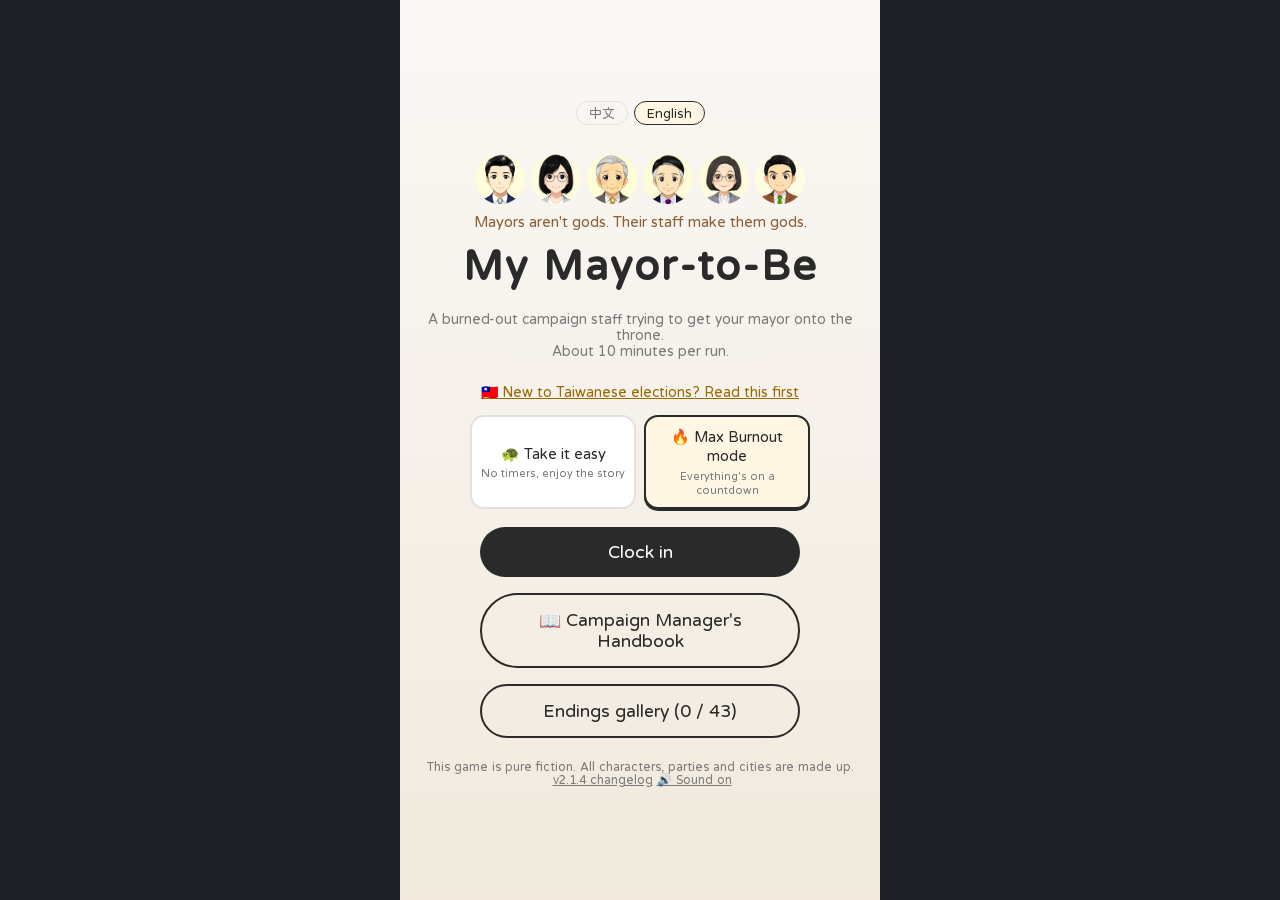
==== index.html @ c8d10c33 "v2.1.4: collapse when liver hits zero (bug reported by Lulu); tighten hospital ending Co-Authored-By" ====
<!doctype html>
<html lang="zh-Hant">
<head>
<meta charset="utf-8">
<meta name="viewport" content="width=device-width, initial-scale=1, viewport-fit=cover">
<title>我推的市長</title>
<meta name="description" content="爆肝的幕僚團隊，想辦法把你的市長送上寶座。">
<meta property="og:title" content="我推的市長">
<meta property="og:description" content="你是爆肝的競選總幹事，老闆是抽到的。十分鐘，把老闆送上市長寶座。">
<meta property="og:type" content="website">
<meta property="og:url" content="https://mochachen1225-create.github.io/my-mayor/">
<meta property="og:image" content="https://mochachen1225-create.github.io/my-mayor/og.png">
<meta property="og:image:width" content="1200">
<meta property="og:image:height" content="630">
<meta property="og:locale" content="zh_TW">
<meta name="twitter:card" content="summary_large_image">
<meta name="twitter:title" content="我推的市長">
<meta name="twitter:description" content="你是爆肝的競選總幹事，老闆是抽到的。十分鐘，把老闆送上市長寶座。">
<meta name="twitter:image" content="https://mochachen1225-create.github.io/my-mayor/og.png">
<link rel="preconnect" href="https://fonts.googleapis.com">
<link rel="preconnect" href="https://fonts.gstatic.com" crossorigin>
<link href="https://fonts.googleapis.com/css2?family=Huninn&display=swap" rel="stylesheet">
<link rel="stylesheet" href="style.css?v=2.1.4">
</head>
<body>
<div id="app"></div>
<script src="js/i18n.js?v=2.1.4"></script>
<script src="js/i18n.en.js?v=2.1.4"></script>
<script src="js/avatar.js?v=2.1.4"></script>
<script src="js/data.js?v=2.1.4"></script>
<script src="js/fx.js?v=2.1.4"></script>
<script src="js/engine.js?v=2.1.4"></script>
<script src="js/game.js?v=2.1.4"></script>
</body>
</html>
---- style.css ----
:root {
  --paper: #faf8f5;
  --ink: #2a2a2a;
  --muted: #7a7a7a;
  --room: #2b2f36;
  --room2: #353a43;
  --red: #d93636;
  --gold: #e0a526;
  --green: #2e9e6a;
  --card: #fff;
  --line: #e4e0da;
}
/* 表情符號一律用系統彩色 emoji，避免被圓體字型換成黑白圖示 */
@font-face {
  font-family: 'ColorEmoji';
  src: local('Apple Color Emoji'), local('Segoe UI Emoji'), local('Noto Color Emoji');
  unicode-range: U+1F000-1FAFF, U+2600-27BF, U+2B00-2BFF, U+FE0F;
}
* { box-sizing: border-box; -webkit-tap-highlight-color: transparent; }
html, body { margin: 0; height: 100%; }
body {
  font-family: 'ColorEmoji', 'Huninn', 'PingFang TC', 'Noto Sans TC', 'Microsoft JhengHei', sans-serif;
  background: #1d2026;
  color: var(--ink);
  overscroll-behavior: none;
}
#app {
  max-width: 480px; margin: 0 auto; min-height: 100%; height: 100dvh;
  position: relative; overflow: hidden; background: var(--paper);
}
button { font-family: inherit; cursor: pointer; }
.screen { position: absolute; inset: 0; overflow-y: auto; padding: 24px 18px calc(24px + env(safe-area-inset-bottom)); }
.center { text-align: center; }
.muted { color: var(--muted); font-size: 14px; }
.btn {
  display: block; width: 100%; max-width: 320px; margin: 16px auto 0;
  background: var(--ink); color: #fff; border: 0; border-radius: 999px;
  padding: 15px 24px; font-size: 18px;
}
.btn.ghost { background: transparent; color: var(--ink); border: 2px solid var(--ink); }
.btn:active { transform: scale(.97); }

/* 標題畫面 */
.title { display: flex; flex-direction: column; justify-content: center; text-align: center; background: linear-gradient(#faf8f5, #f1e9dd); }
.title h1 { font-size: 44px; margin: 8px 0; letter-spacing: 2px; }
.title .tag { font-size: 16px; color: #8b5e34; margin-bottom: 4px; }
.title .faces { display: flex; justify-content: center; gap: 4px; margin: 18px 0 8px; }
.title .faces svg { width: 52px; height: 52px; }

/* 抽牌 */
.grid { display: grid; grid-template-columns: 1fr 1fr; gap: 14px; margin-top: 18px; }
.flip { perspective: 800px; height: 150px; }
.flip .inner { position: relative; width: 100%; height: 100%; transition: transform .6s; transform-style: preserve-3d; }
.flip.open .inner { transform: rotateY(180deg); }
.flip .face { position: absolute; inset: 0; backface-visibility: hidden; border-radius: 16px; display: flex; flex-direction: column; align-items: center; justify-content: center; box-shadow: 0 2px 6px rgba(0,0,0,.1); }
.flip .front { background: var(--room); color: #fff; font-size: 40px; }
.flip .front small { font-size: 13px; opacity: .7; margin-top: 6px; }
.flip .back { background: #fff; transform: rotateY(180deg); padding: 8px; text-align: center; }
.flip .back svg { width: 72px; height: 72px; }
.flip .back b { font-size: 15px; margin-top: 4px; }
.flip.dim { opacity: .35; }
.flip.pick .back { outline: 3px solid var(--gold); }

/* 設定 */
.badge { display: inline-block; background: var(--room); color: #fff; border-radius: 999px; padding: 6px 14px; font-size: 14px; }
.traits { background: #fff; border-radius: 14px; padding: 12px 14px; margin: 14px 0; font-size: 14px; line-height: 1.7; text-align: left; }
.pick2 { display: flex; gap: 14px; justify-content: center; }
.pick2 button { background: #fff; border: 2.5px solid #eee; border-radius: 16px; padding: 8px; width: 128px; font-size: 16px; }
.pick2 button.on { border-color: var(--ink); }
.pick2 svg { width: 96px; height: 96px; display: block; margin: 0 auto 2px; }
.field { margin: 18px 0 6px; font-size: 14px; color: var(--muted); }
input.name { width: 100%; border: 2px solid #ccc; border-radius: 12px; padding: 12px; font-size: 20px; font-family: inherit; background: #fff; }

/* 戰情室 */
.room { background: var(--room); color: #fff; padding: 0; display: flex; flex-direction: column; }
.hud { padding: 14px 14px 10px; background: rgba(0,0,0,.18); }
.hud .row { display: flex; justify-content: space-between; align-items: center; font-size: 14px; }
.hud .date b { font-size: 16px; }
.hud .clock { font-variant-numeric: tabular-nums; background: rgba(255,255,255,.1); padding: 3px 10px; border-radius: 999px; }
.hud .clock.late { background: #4b3a7a; }
.stats { display: grid; grid-template-columns: repeat(4, 1fr); gap: 5px; }
.stat { background: rgba(255,255,255,.08); border-radius: 10px; padding: 6px 2px 7px; text-align: center; font-size: 14px; white-space: nowrap; }
.stat i { display: block; font-style: normal; font-size: 10.5px; opacity: .7; letter-spacing: -0.3px; }
.stat .bar { height: 4px; background: rgba(255,255,255,.15); border-radius: 4px; margin-top: 4px; overflow: hidden; }
.stat .bar div { height: 100%; background: #9fd3a8; transition: width .5s; }
.stat.low .bar div { background: #ff7a7a; }
.stat.bump { animation: bump .5s; }
@keyframes bump { 50% { transform: scale(1.12); } }
.stage { flex: 1; overflow-y: auto; display: flex; flex-direction: column; align-items: center; justify-content: center; padding: 10px; position: relative; }
.stage .boss svg { width: 132px; height: 132px; }
.stage .who { margin-top: 6px; font-size: 15px; opacity: .85; }
.bubble { background: #fff; color: var(--ink); border-radius: 16px; padding: 10px 14px; margin-bottom: 12px; font-size: 16px; position: relative; max-width: 86%; text-align: center; }
.bubble:after { content: ''; position: absolute; left: 50%; bottom: -8px; margin-left: -8px; border: 8px solid transparent; border-top-color: #fff; border-bottom: 0; }
.bubble.shake { animation: shake .4s; }
@keyframes shake { 25% { transform: translateX(-6px); } 75% { transform: translateX(6px); } }

/* 卡牌 */
.overlay { position: absolute; inset: 0; background: rgba(0,0,0,.55); display: flex; align-items: center; justify-content: center; padding: 14px; z-index: 5; }
.card { width: 100%; max-width: 400px; max-height: 100%; overflow-y: auto; background: var(--card); color: var(--ink); border-radius: 20px; box-shadow: 0 12px 32px rgba(0,0,0,.4); animation: pop .25s ease-out; }
@keyframes pop { from { transform: scale(.85) translateY(20px); opacity: 0; } }
.card .head { padding: 10px 16px; color: #fff; display: flex; justify-content: space-between; align-items: center; font-size: 16px; }
.card .head .q { font-size: 13px; background: rgba(255,255,255,.25); padding: 2px 8px; border-radius: 999px; }
.k-fire .head, .k-crisis .head { background: var(--red); }
.k-main .head { background: #3a5ba0; }
.k-money .head { background: #8a6d1d; }
.k-tv .head { background: #8b1e1e; }
.k-daily .head { background: #4f6d5a; }
.k-build .head { background: #6b4fa0; }
.k-poll .head { background: #2e6f8e; }
.k-topic .head { background: #b5651d; }
.k-policy .head { background: #1f7a6d; }
.timer { height: 7px; background: #eee; }
.timer div { height: 100%; background: var(--red); width: 100%; }
.card .body { padding: 14px 16px 16px; }
.card .who { display: flex; align-items: center; gap: 10px; margin-bottom: 8px; }
.card .who svg { width: 50px; height: 50px; flex: none; }
.card .who small { color: var(--muted); }
.card .eyebrow { font-size: 13px; color: var(--muted); margin-bottom: 4px; letter-spacing: 1px; }
.card h2 { font-size: 21px; margin: 2px 0 8px; line-height: 1.35; }
.card p { font-size: 15px; line-height: 1.65; margin: 0 0 12px; color: #444; }
.opt { display: block; width: 100%; text-align: left; border: 2px solid #e6e2dc; background: #faf9f7; border-radius: 14px; padding: 12px; font-size: 16px; line-height: 1.45; margin-bottom: 8px; color: var(--ink); }
.opt:active { background: #f0ece6; }
.opt[disabled] { opacity: .4; }
.opt small { display: block; color: var(--muted); font-size: 12px; }
.res { font-size: 16px; line-height: 1.6; margin: 6px 0; padding: 10px 12px; border-radius: 12px; }
.res.good { background: #eaf6ee; }
.res.bad { background: #fdecec; }
.res.defy { background: #fff4dc; }
.res.boss { background: #ece8ff; font-size: 18px; }
.res.note { background: #f1f1f1; }
.res.say { background: transparent; font-size: 13px; color: var(--muted); padding: 6px 2px; margin-top: 4px; border-top: 1px dashed #e2ddd5; border-radius: 0; }
.res.say .who svg { width: 30px; height: 30px; }
.res .who svg { width: 40px; height: 40px; flex: none; }
.chips { display: flex; flex-wrap: wrap; gap: 6px; margin: 10px 0 2px; }
.chip { font-size: 13px; padding: 3px 9px; border-radius: 999px; background: #f0f0f0; }
.chip.up { background: #dff3e6; color: #1e6b45; }
.chip.down { background: #fbdede; color: #9b2222; }

/* 民調 */
.pollrow { margin: 10px 0; }
.pollrow .lab { display: flex; justify-content: space-between; font-size: 15px; margin-bottom: 4px; }
.pollrow .track { height: 18px; background: #eee; border-radius: 9px; overflow: hidden; }
.pollrow .track div { height: 100%; border-radius: 9px; transition: width 1s; width: 0; }

/* 週次轉場 */
.weekcard { text-align: center; }
.weekcard .big { font-size: 34px; margin: 6px 0; }

/* 結局 */
.end { background: linear-gradient(#2b2f36, #3d3150); color: #fff; text-align: center; }
.end .emoji { font-size: 64px; margin-top: 8px; }
.end h2 { font-size: 26px; margin: 6px 0; }
.end .story { background: rgba(255,255,255,.1); border-radius: 16px; padding: 14px; line-height: 1.75; font-size: 16px; text-align: left; }
.end .btn { background: #fff; color: var(--ink); }
.end .btn.ghost { background: transparent; color: #fff; border-color: #fff; }
.votes { margin: 14px 0; text-align: left; }
.votes .pollrow .lab { color: #fff; }
.votes .track { background: rgba(255,255,255,.15); }
.big-result { font-size: 30px; margin: 8px 0; }

/* 圖鑑 */
.gallery { display: grid; grid-template-columns: 1fr 1fr; gap: 10px; margin-top: 14px; }
.gallery div { background: #fff; border-radius: 12px; padding: 10px; font-size: 14px; text-align: center; min-height: 86px; }
.gallery div.lock { background: #e9e6e1; color: #aaa; }
.gallery .e { font-size: 30px; display: block; }

.toast { position: absolute; left: 50%; top: 14px; transform: translateX(-50%); background: #fff; color: var(--ink); padding: 8px 14px; border-radius: 999px; font-size: 14px; z-index: 20; box-shadow: 0 4px 12px rgba(0,0,0,.3); animation: pop .25s; }

/* 行程板 */
.board { width: 100%; max-width: 440px; }
.board-head { display: flex; align-items: center; gap: 10px; font-size: 16px; }
.board-head small { color: #bbb; font-size: 13px; }
.board-head .mini svg { width: 46px; height: 46px; display: block; }
.board-head .bsec { font-variant-numeric: tabular-nums; }
.board .timer { margin: 10px 0; border-radius: 4px; overflow: hidden; background: rgba(255,255,255,.15); }
.board .timer div { background: var(--gold); }
.board-grid { display: grid; grid-template-columns: 1fr 1fr; gap: 8px; }
.act { background: #fff; color: var(--ink); border: 0; border-radius: 14px; padding: 10px; text-align: left; font-size: 15px; line-height: 1.4; min-height: 74px; display: flex; flex-direction: column; justify-content: space-between; gap: 6px; }
.act small { color: var(--muted); font-size: 11.5px; }
.act:active { transform: scale(.97); }
.act[disabled] { opacity: .45; }

.profile-face { width: 120px; height: 120px; margin: 6px auto 0; }
.traits .who svg { width: 48px; height: 48px; flex: none; }
.traits .who { display: flex; align-items: center; gap: 10px; }

/* 肝：數字越高越健康，快爆時變紅閃爍 */
#st-liver.low { animation: liverblink 1s infinite; }
@keyframes liverblink { 50% { background: rgba(224, 85, 85, .35); } }
@media (prefers-reduced-motion: reduce) { #st-liver.low { animation: none; background: rgba(224, 85, 85, .35); } }
/* 對手聲勢 */
.rivalrow { display: flex; align-items: center; gap: 8px; margin-top: 8px; font-size: 13px; color: #ddd; }
.rivalrow .bar { flex: 1; height: 6px; background: rgba(255,255,255,.15); border-radius: 4px; overflow: hidden; }
.rivalrow .bar div { height: 100%; background: #a08bd6; transition: width .5s; }
.rivalrow b { font-weight: normal; min-width: 52px; text-align: right; }

/* 數值分區：候選人、總幹事、對手 */
.box { border: 1px solid rgba(255,255,255,.14); border-radius: 12px; padding: 6px 7px 7px; margin-top: 7px; }
.boxtitle { font-size: 12px; color: #bbb; margin: 0 0 5px 2px; }
.boxtitle b { color: #fff; font-weight: normal; }
.rivalbox { padding: 7px 9px; }
.rivalbox .rivalrow { margin-top: 0; }
#st-favor span { display: inline; }
#st-favor { white-space: nowrap; }
.stats.three { grid-template-columns: repeat(3, 1fr); }

/* 檢討會 */
.end .story .res { color: var(--ink); }
.statline { display: flex; justify-content: space-between; padding: 4px 0; border-bottom: 1px dashed rgba(255,255,255,.15); font-size: 15px; }

/* 總幹事手冊 */
.manual { position: absolute; inset: 0; z-index: 40; background: rgba(0,0,0,.6); display: flex; align-items: center; justify-content: center; padding: 14px; }
.mcard { background: var(--paper); color: var(--ink); border-radius: 18px; width: 100%; max-width: 420px; max-height: 100%; display: flex; flex-direction: column; overflow: hidden; }
.mhead { display: flex; justify-content: space-between; align-items: center; padding: 12px 16px; background: #3a5ba0; color: #fff; font-size: 17px; }
.mhead button { background: none; border: 0; color: #fff; font-size: 20px; }
.mbody { overflow-y: auto; padding: 4px 16px 18px; font-size: 15px; line-height: 1.7; }
.mbody h3 { font-size: 17px; margin: 16px 0 4px; }
.mbody ul { margin: 4px 0; padding-left: 20px; }
.mbody p { margin: 4px 0; }
.mbtn { background: rgba(255,255,255,.12); border: 0; border-radius: 999px; padding: 3px 9px; font-size: 14px; color: #fff; }

/* 頂列：窄螢幕不換行 */
.hud .row { gap: 8px; }
.hud .date { flex: 1; min-width: 0; font-size: 13px; line-height: 1.4; }
.hud .row > span:last-child { white-space: nowrap; flex: none; }
.hud .clock { white-space: nowrap; }

/* 總幹事的結局 */
.story.mgr { background: rgba(160, 139, 214, .18); border: 1px solid rgba(201, 184, 255, .35); }
.story.mgr .memoji { font-size: 40px; text-align: center; }
#closebox .opt { color: var(--ink); }

/* 首頁的新版提醒 */
.news { text-align: left; background: #fff; border: 2px solid #e0a526; border-radius: 14px; padding: 10px 14px; margin: 14px auto 0; max-width: 340px; font-size: 14px; line-height: 1.7; }
.news b { display: block; margin-bottom: 2px; }

/* 圖鑑分頁、稀有度、結局小卡 */
/* 分頁全部攤開（換行），不用左右滑，點了也不會跳回第一個 */
.tabs { display: flex; flex-wrap: wrap; gap: 6px; padding: 10px 0 4px; }
.tab { flex: 0 0 auto; border: 1.5px solid #ddd; background: #fff; border-radius: 999px; padding: 6px 12px; font-size: 14px; color: var(--ink); }
.tab small { margin-left: 4px; color: var(--muted); font-size: 11px; }
.tab.on { background: var(--ink); color: #fff; border-color: var(--ink); }
.tab.on small { color: #ddd; }
.gcell { position: relative; background: #fff; border: 0; border-radius: 12px; padding: 18px 8px 10px; font-size: 14px; text-align: center; min-height: 96px; color: var(--ink); width: 100%; }
.gcell.lock { background: #e9e6e1; color: #aaa; }
.gcell .e { font-size: 30px; display: block; }
.rtag { position: absolute; top: 6px; right: 6px; font-size: 10px; padding: 1px 6px; border-radius: 999px; }
.ecard .rtag { position: static; display: inline-block; font-size: 12px; padding: 2px 10px; }
.r-common { background: #eceae6; color: #777; }
.r-rare { background: #dbe7ff; color: #2d5bbf; }
.r-legend { background: #fff0c2; color: #9a6a00; }
.gcell.lock .rtag { opacity: .7; }
.ecard { text-align: center; }
.ecard .big-e { font-size: 56px; margin-top: 8px; }
.ecard h3 { margin: 4px 0 6px; }
.ecard .quip { font-size: 18px; margin: 14px 0; color: #5a3b8c; }
.einfo { text-align: left; background: #fff; border-radius: 12px; padding: 10px 12px; margin: 8px 0; font-size: 14px; line-height: 1.7; }
.runrow { display: block; width: 100%; text-align: left; background: #fff; border: 1.5px solid #e6e2dc; border-radius: 12px; padding: 10px 12px; margin: 8px 0; font-size: 14px; line-height: 1.6; color: var(--ink); }
.runrow b { display: block; }
.runrow small { color: var(--muted); }
.statline.dark { border-bottom-color: #e2ddd5; }

/* 首頁的更新小連結 */
.newslink { background: none; border: 0; color: #9a6a00; font-size: 14px; text-decoration: underline; margin-top: 10px; }
.verlink { background: none; border: 0; color: inherit; font-size: 12px; text-decoration: underline; padding: 0 0 0 4px; }
.newslist { padding-left: 20px; line-height: 1.8; }

/* 節奏選擇：慢慢來／極限爆肝 */
.pace { display: grid; grid-template-columns: 1fr 1fr; gap: 8px; width: 100%; max-width: 340px; margin: 14px auto 2px; }
.pace-opt { background: var(--card); border: 2px solid var(--line); border-radius: 14px; padding: 10px 6px; font: inherit; font-size: 15px; color: var(--ink); line-height: 1.3; }
.pace-opt small { display: block; color: var(--muted); font-size: 11px; margin-top: 3px; }
.pace-opt.on { border-color: var(--ink); background: #fff7e3; box-shadow: 0 2px 0 var(--ink); }
.slow .timer { visibility: hidden; }

/* ---------- v2.0 手感 ---------- */
.stat.bump.up { animation: bump .5s, glowup .9s; }
.stat.bump.down { animation: bump .5s, glowdown .9s; }
@keyframes glowup { 20%, 60% { box-shadow: 0 0 0 2px rgba(46, 158, 106, .6) inset; } }
@keyframes glowdown { 20%, 60% { box-shadow: 0 0 0 2px rgba(217, 54, 54, .6) inset; } }
.floater { position: fixed; z-index: 60; transform: translate(-50%, 0); font-weight: bold; font-size: 18px; pointer-events: none;
  text-shadow: 0 1px 0 #fff, 0 0 6px rgba(0,0,0,.25); animation: floatup 1.1s ease-out forwards; }
.floater.up { color: #1f8a57; }
.floater.down { color: #d93636; }
@keyframes floatup { from { opacity: 0; transform: translate(-50%, 6px) scale(.8); } 15% { opacity: 1; transform: translate(-50%, 0) scale(1.15); } to { opacity: 0; transform: translate(-50%, -38px) scale(1); } }
.card.shake { animation: shake .4s; }
.confetti { position: fixed; inset: 0; width: 100%; height: 100%; pointer-events: none; z-index: 80; }
.hurry .timer div { background: #d93636 !important; animation: hurry .5s infinite alternate; }
.hurry #sec, .hurry #bsec { color: #d93636; }
@keyframes hurry { to { opacity: .45; } }
.res.combo { background: linear-gradient(90deg, #fff1c9, #ffe0b8); color: #8a3b00; font-weight: bold; animation: pop .35s; }

/* 脆上的反應 */
.threads { margin-top: 10px; border-top: 1px dashed var(--line); padding-top: 8px; text-align: left; }
.th-head { font-size: 12px; color: var(--muted); margin-bottom: 4px; }
.th-post { display: flex; gap: 8px; padding: 6px 0; animation: pop .35s both; }
.th-post:nth-child(3) { animation-delay: .15s; }
.th-post:nth-child(4) { animation-delay: .3s; }
.th-ava { flex: 0 0 28px; height: 28px; border-radius: 50%; background: #2a2a2a; color: #fff; font-size: 13px; display: flex; align-items: center; justify-content: center; }
.th-body { min-width: 0; font-size: 14px; line-height: 1.4; }
.th-body b { font-size: 12px; margin-right: 6px; }
.th-body span { display: block; }
.th-body small { color: var(--muted); font-size: 11px; }

/* 掃街小遊戲 */
.mg .body { text-align: center; }
.mg-score { font-size: 15px; margin-bottom: 8px; }
.mg-score b { font-size: 26px; color: #e0a526; }
.mg-grid { display: grid; grid-template-columns: repeat(3, 1fr); gap: 8px; }
.mg-cell { position: relative; aspect-ratio: 1; max-width: 100%; border: 0; border-radius: 16px; background: #f1ece4; font-size: 26px; overflow: hidden; touch-action: manipulation; }
.mg-stall { position: absolute; bottom: 6px; left: 0; right: 0; font-size: 22px; opacity: .55; }
.mg-who { position: absolute; inset: 0; display: flex; align-items: center; justify-content: center; font-size: 44px; transform: translateY(100%); transition: transform .12s; }
.mg-cell.on .mg-who { transform: translateY(-6px); }
.mg-cell.gold { background: #fff1c9; box-shadow: 0 0 0 3px #e0a526 inset; }
.mg-cell.hit { background: #d8f3e4; }
.mg-cell.miss { background: #fbd9d9; }
.mg-end .mg-big { font-size: 64px; }

/* 開票夜 */
.counted { color: #ccc; font-size: 14px; margin: 4px 0 2px; }
.counted b { color: #ffd166; font-size: 20px; }
.vn { display: block; text-align: right; color: #aaa; font-size: 12px; font-variant-numeric: tabular-nums; }
.ticker { margin: 12px auto 0; max-width: 340px; background: rgba(255,255,255,.08); border-radius: 10px; padding: 10px 12px; color: #fff; font-size: 14px; min-height: 42px; }
.ticker.flash { animation: pop .3s; }

/* 語言切換 */
.langbar { display: flex; justify-content: center; gap: 6px; margin-bottom: 10px; }
.langbar button { background: transparent; border: 1.5px solid var(--line); border-radius: 999px; padding: 4px 12px; font: inherit; font-size: 13px; color: var(--muted); }
.langbar button.on { border-color: var(--ink); color: var(--ink); background: #fff7e3; }
html[lang="en"] .title h1 { font-size: 42px; white-space: nowrap; }
html[lang="en"] .title .tag { font-size: 15px; }
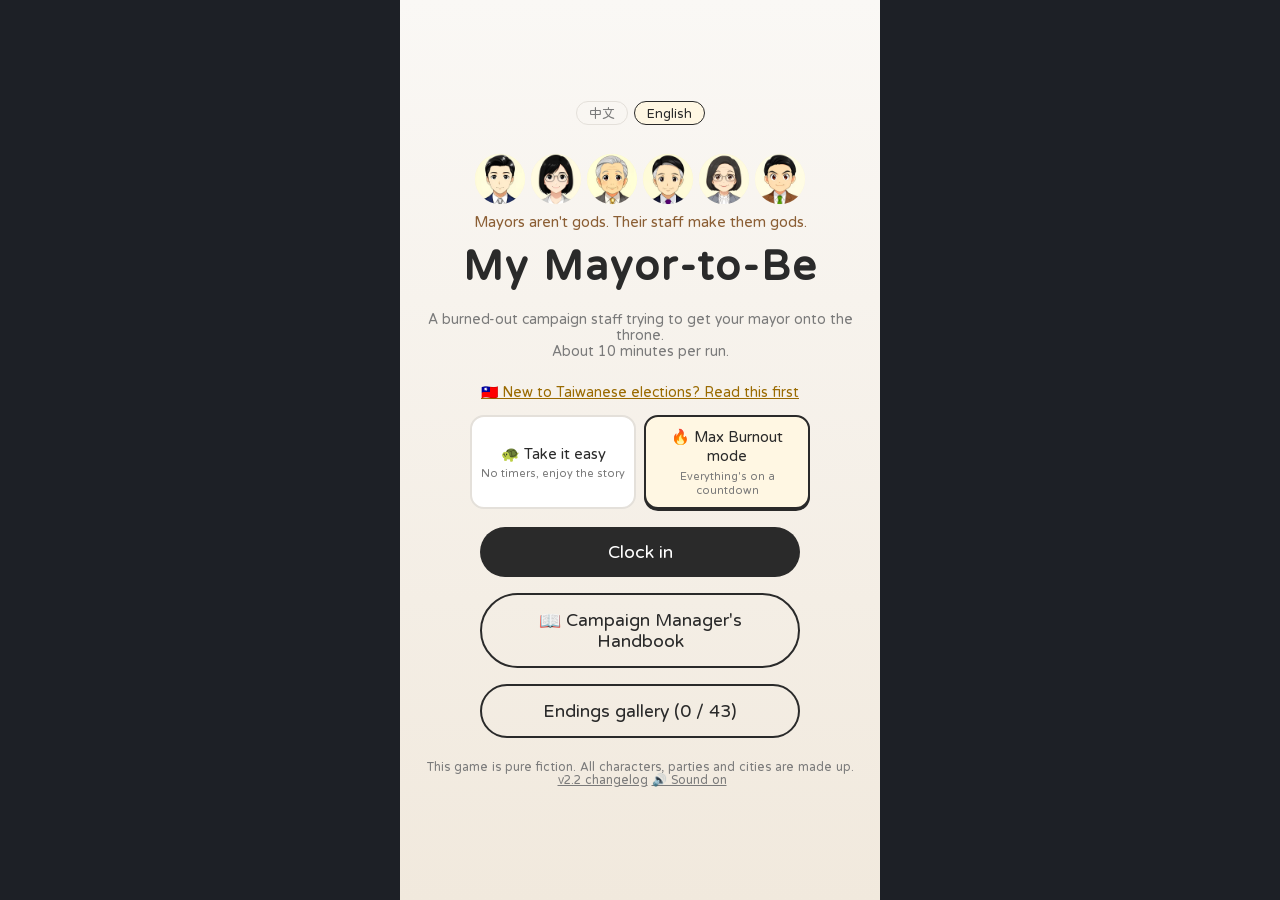
==== commit 1a427454: "v2.2: TV debate upgrade (random questions, weak spots, rival callbacks, audience meter, ad-libs, pos" ====
--- a/index.html
+++ b/index.html
@@ -20,16 +20,16 @@
 <link rel="preconnect" href="https://fonts.googleapis.com">
 <link rel="preconnect" href="https://fonts.gstatic.com" crossorigin>
 <link href="https://fonts.googleapis.com/css2?family=Huninn&display=swap" rel="stylesheet">
-<link rel="stylesheet" href="style.css?v=2.1.4">
+<link rel="stylesheet" href="style.css?v=2.2">
 </head>
 <body>
 <div id="app"></div>
-<script src="js/i18n.js?v=2.1.4"></script>
-<script src="js/i18n.en.js?v=2.1.4"></script>
-<script src="js/avatar.js?v=2.1.4"></script>
-<script src="js/data.js?v=2.1.4"></script>
-<script src="js/fx.js?v=2.1.4"></script>
-<script src="js/engine.js?v=2.1.4"></script>
-<script src="js/game.js?v=2.1.4"></script>
+<script src="js/i18n.js?v=2.2"></script>
+<script src="js/i18n.en.js?v=2.2"></script>
+<script src="js/avatar.js?v=2.2"></script>
+<script src="js/data.js?v=2.2"></script>
+<script src="js/fx.js?v=2.2"></script>
+<script src="js/engine.js?v=2.2"></script>
+<script src="js/game.js?v=2.2"></script>
 </body>
 </html>
--- a/style.css
+++ b/style.css
@@ -328,3 +328,13 @@
 .langbar button.on { border-color: var(--ink); color: var(--ink); background: #fff7e3; }
 html[lang="en"] .title h1 { font-size: 42px; white-space: nowrap; }
 html[lang="en"] .title .tag { font-size: 15px; }
+
+/* 電視辯論：觀眾好感條 */
+.k-debate .head { background: #2b3a67; }
+.aud { display: flex; align-items: center; gap: 8px; padding: 8px 14px 0; font-size: 13px; color: var(--muted); }
+.aud span { white-space: nowrap; }
+.aud-bar { flex: 1; height: 8px; border-radius: 99px; background: #e7e3ee; overflow: hidden; }
+.aud-bar div { height: 100%; background: linear-gradient(90deg, #7a6ba8, #e0a526); transition: width .8s cubic-bezier(.2,.9,.3,1.2); }
+.aud b { min-width: 26px; text-align: right; color: var(--ink); font-variant-numeric: tabular-nums; }
+.aud.up .aud-bar div { background: linear-gradient(90deg, #2e9e6a, #e0a526); }
+.aud.down .aud-bar div { background: linear-gradient(90deg, #d93636, #e07a5f); }
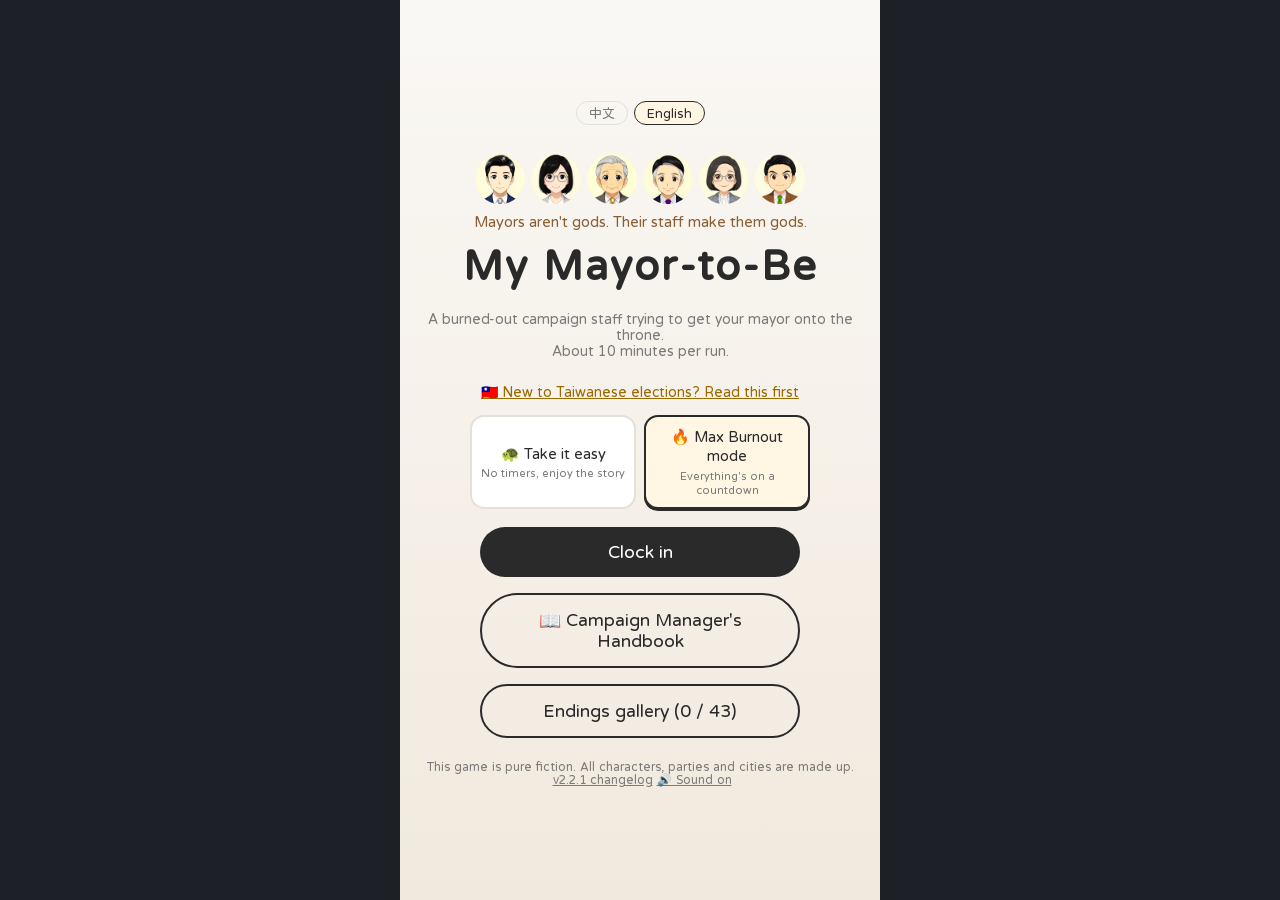
==== commit d6d8ee97: "v2.2.1: new portraits for five supporting characters Co-Authored-By: Claude Opus 5.5 <noreply@anthro" ====
--- a/index.html
+++ b/index.html
@@ -20,16 +20,16 @@
 <link rel="preconnect" href="https://fonts.googleapis.com">
 <link rel="preconnect" href="https://fonts.gstatic.com" crossorigin>
 <link href="https://fonts.googleapis.com/css2?family=Huninn&display=swap" rel="stylesheet">
-<link rel="stylesheet" href="style.css?v=2.2">
+<link rel="stylesheet" href="style.css?v=2.2.1">
 </head>
 <body>
 <div id="app"></div>
-<script src="js/i18n.js?v=2.2"></script>
-<script src="js/i18n.en.js?v=2.2"></script>
-<script src="js/avatar.js?v=2.2"></script>
-<script src="js/data.js?v=2.2"></script>
-<script src="js/fx.js?v=2.2"></script>
-<script src="js/engine.js?v=2.2"></script>
-<script src="js/game.js?v=2.2"></script>
+<script src="js/i18n.js?v=2.2.1"></script>
+<script src="js/i18n.en.js?v=2.2.1"></script>
+<script src="js/avatar.js?v=2.2.1"></script>
+<script src="js/data.js?v=2.2.1"></script>
+<script src="js/fx.js?v=2.2.1"></script>
+<script src="js/engine.js?v=2.2.1"></script>
+<script src="js/game.js?v=2.2.1"></script>
 </body>
 </html>
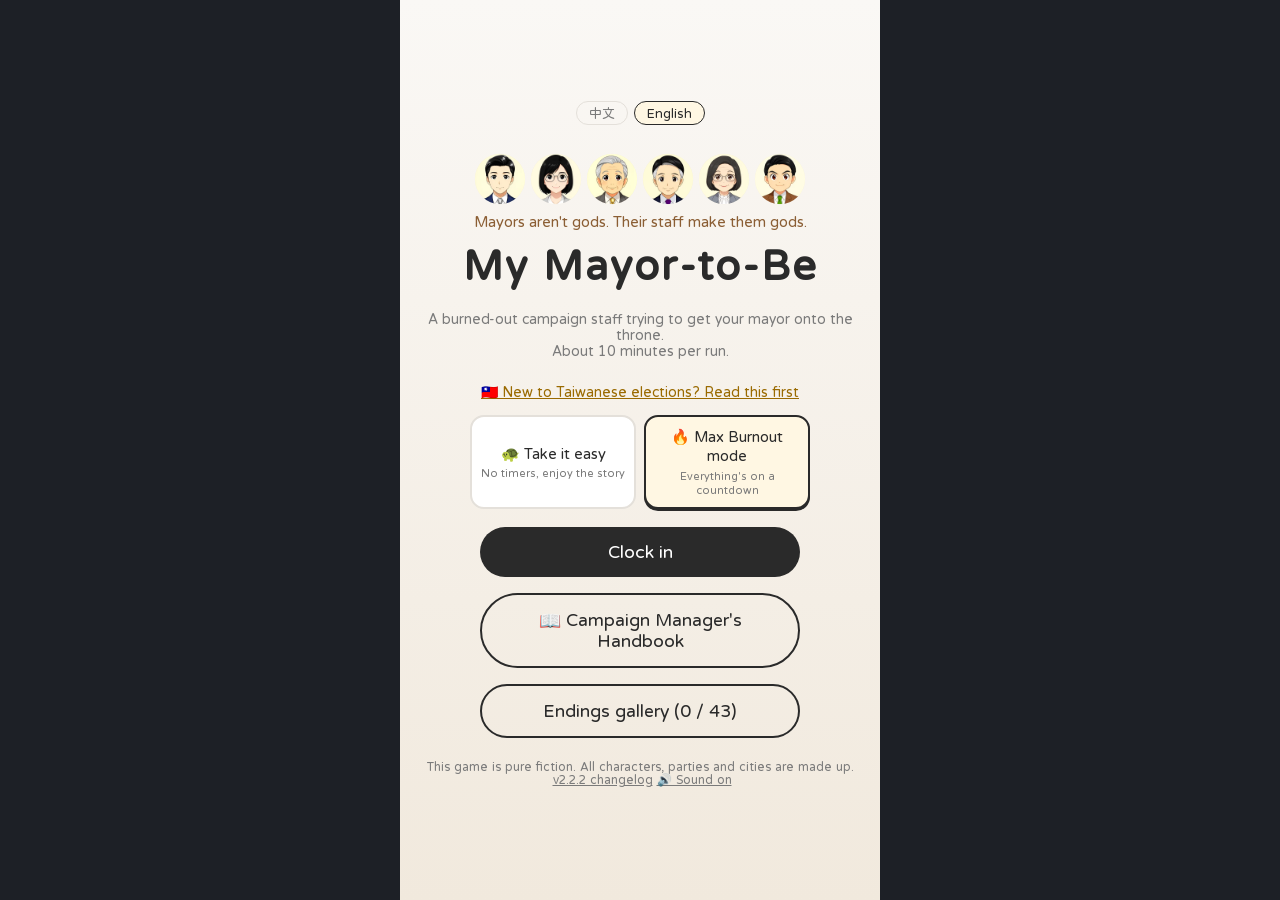
==== commit 80099fe8: "v2.2.2: portraits for the last three supporting characters Co-Authored-By: Claude Opus 5.5 <noreply@" ====
--- a/index.html
+++ b/index.html
@@ -20,16 +20,16 @@
 <link rel="preconnect" href="https://fonts.googleapis.com">
 <link rel="preconnect" href="https://fonts.gstatic.com" crossorigin>
 <link href="https://fonts.googleapis.com/css2?family=Huninn&display=swap" rel="stylesheet">
-<link rel="stylesheet" href="style.css?v=2.2.1">
+<link rel="stylesheet" href="style.css?v=2.2.2">
 </head>
 <body>
 <div id="app"></div>
-<script src="js/i18n.js?v=2.2.1"></script>
-<script src="js/i18n.en.js?v=2.2.1"></script>
-<script src="js/avatar.js?v=2.2.1"></script>
-<script src="js/data.js?v=2.2.1"></script>
-<script src="js/fx.js?v=2.2.1"></script>
-<script src="js/engine.js?v=2.2.1"></script>
-<script src="js/game.js?v=2.2.1"></script>
+<script src="js/i18n.js?v=2.2.2"></script>
+<script src="js/i18n.en.js?v=2.2.2"></script>
+<script src="js/avatar.js?v=2.2.2"></script>
+<script src="js/data.js?v=2.2.2"></script>
+<script src="js/fx.js?v=2.2.2"></script>
+<script src="js/engine.js?v=2.2.2"></script>
+<script src="js/game.js?v=2.2.2"></script>
 </body>
 </html>
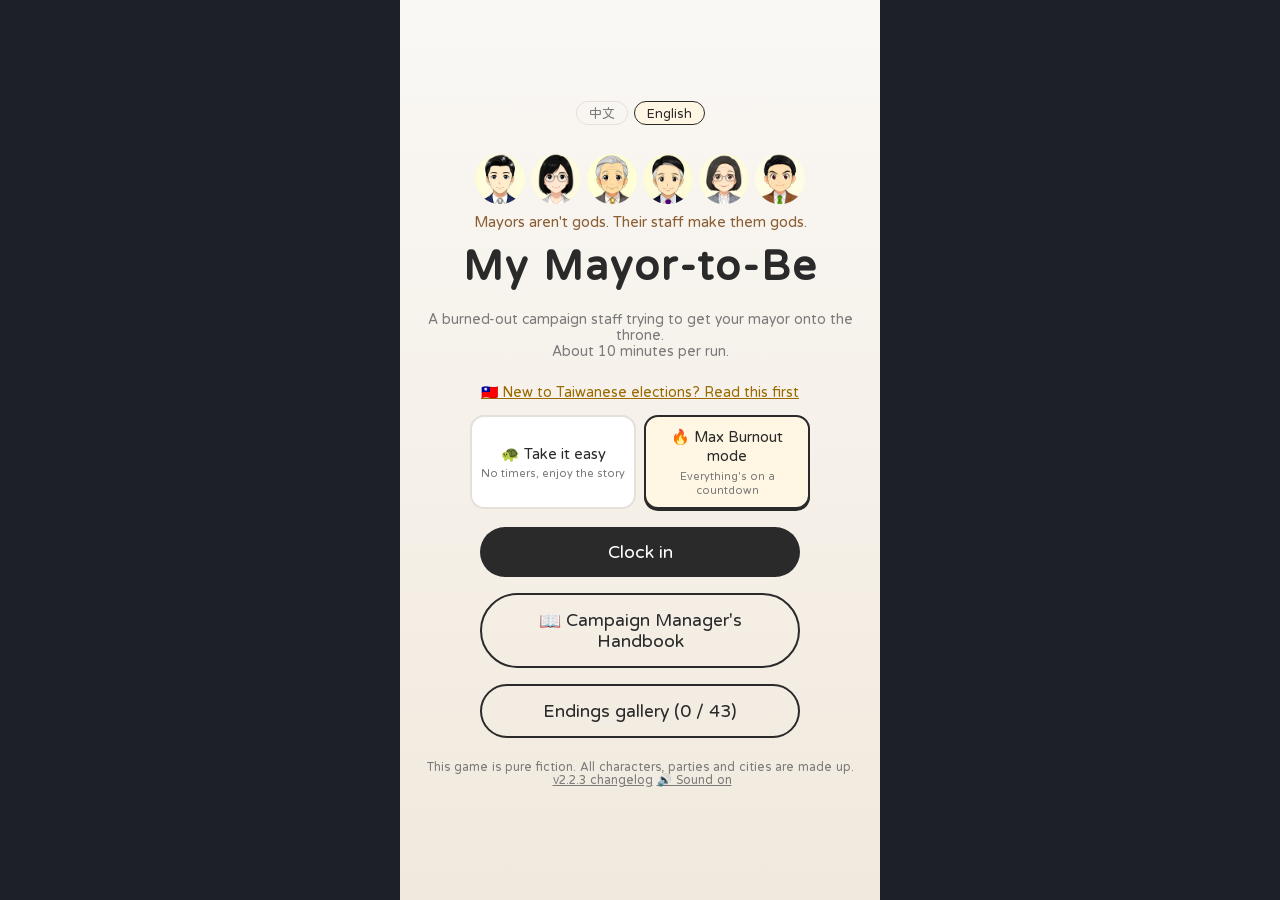
==== commit 0c3faeba: "v2.2.3: run title on the ending screen and share image Co-Authored-By: Claude Opus 5.5 <noreply@anth" ====
--- a/index.html
+++ b/index.html
@@ -20,16 +20,16 @@
 <link rel="preconnect" href="https://fonts.googleapis.com">
 <link rel="preconnect" href="https://fonts.gstatic.com" crossorigin>
 <link href="https://fonts.googleapis.com/css2?family=Huninn&display=swap" rel="stylesheet">
-<link rel="stylesheet" href="style.css?v=2.2.2">
+<link rel="stylesheet" href="style.css?v=2.2.3">
 </head>
 <body>
 <div id="app"></div>
-<script src="js/i18n.js?v=2.2.2"></script>
-<script src="js/i18n.en.js?v=2.2.2"></script>
-<script src="js/avatar.js?v=2.2.2"></script>
-<script src="js/data.js?v=2.2.2"></script>
-<script src="js/fx.js?v=2.2.2"></script>
-<script src="js/engine.js?v=2.2.2"></script>
-<script src="js/game.js?v=2.2.2"></script>
+<script src="js/i18n.js?v=2.2.3"></script>
+<script src="js/i18n.en.js?v=2.2.3"></script>
+<script src="js/avatar.js?v=2.2.3"></script>
+<script src="js/data.js?v=2.2.3"></script>
+<script src="js/fx.js?v=2.2.3"></script>
+<script src="js/engine.js?v=2.2.3"></script>
+<script src="js/game.js?v=2.2.3"></script>
 </body>
 </html>
--- a/style.css
+++ b/style.css
@@ -338,3 +338,9 @@
 .aud b { min-width: 26px; text-align: right; color: var(--ink); font-variant-numeric: tabular-nums; }
 .aud.up .aud-bar div { background: linear-gradient(90deg, #2e9e6a, #e0a526); }
 .aud.down .aud-bar div { background: linear-gradient(90deg, #d93636, #e07a5f); }
+
+/* 本局稱號 */
+.runtitle { margin: 14px auto 6px; max-width: 340px; background: rgba(255, 209, 102, .12); border: 2px solid rgba(255, 209, 102, .6); border-radius: 16px; padding: 10px 14px; text-align: center; color: #fff; }
+.runtitle small { display: block; color: #ffd166; font-size: 12px; letter-spacing: 1px; }
+.runtitle b { display: block; font-size: 20px; margin: 2px 0; }
+.runtitle span { font-size: 13px; color: #ddd; }
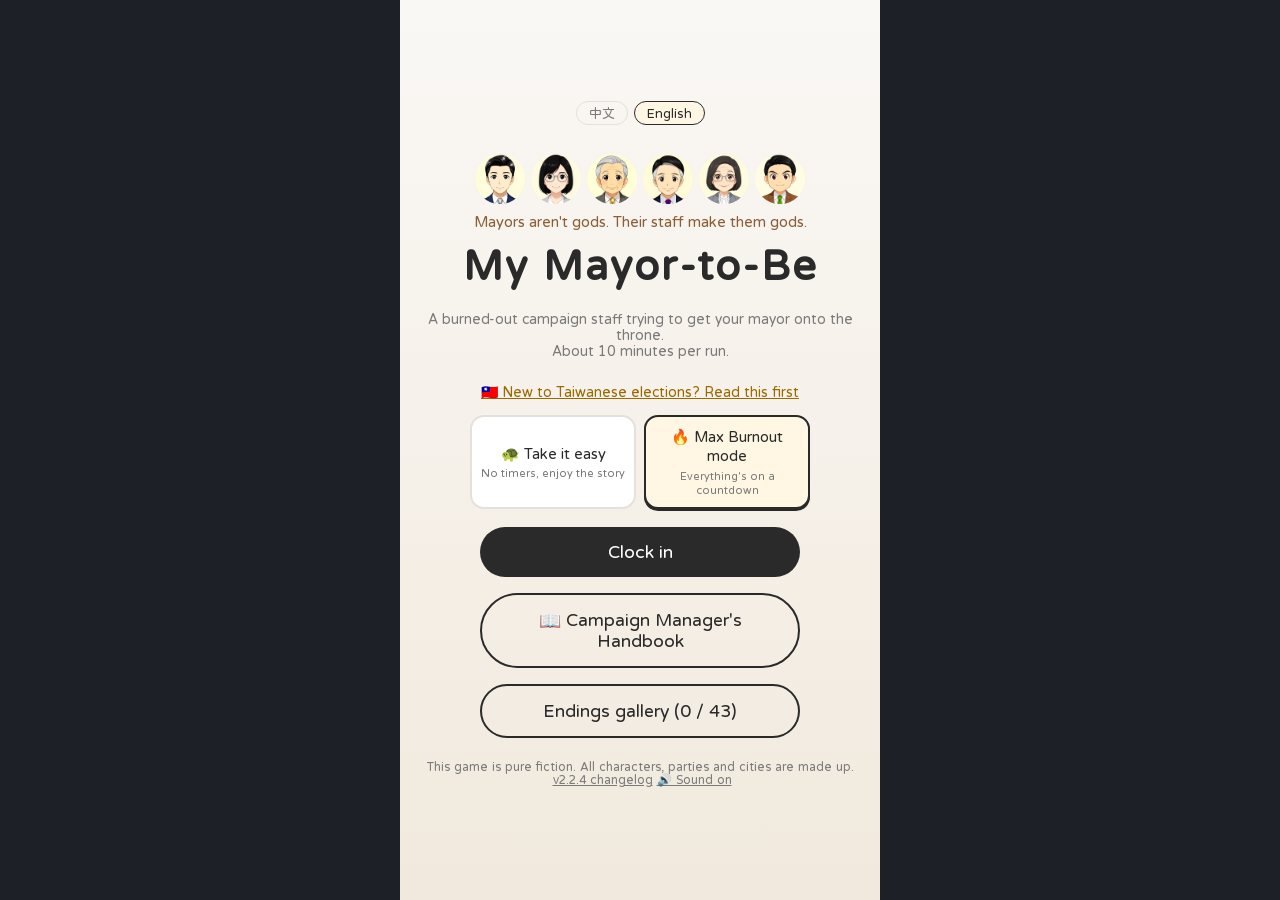
==== commit b2ed3bde: "v2.2.4: pinned Continue button, auto week cards, skip briefing on repeat runs, top Crisp comment on " ====
--- a/index.html
+++ b/index.html
@@ -20,16 +20,16 @@
 <link rel="preconnect" href="https://fonts.googleapis.com">
 <link rel="preconnect" href="https://fonts.gstatic.com" crossorigin>
 <link href="https://fonts.googleapis.com/css2?family=Huninn&display=swap" rel="stylesheet">
-<link rel="stylesheet" href="style.css?v=2.2.3">
+<link rel="stylesheet" href="style.css?v=2.2.4">
 </head>
 <body>
 <div id="app"></div>
-<script src="js/i18n.js?v=2.2.3"></script>
-<script src="js/i18n.en.js?v=2.2.3"></script>
-<script src="js/avatar.js?v=2.2.3"></script>
-<script src="js/data.js?v=2.2.3"></script>
-<script src="js/fx.js?v=2.2.3"></script>
-<script src="js/engine.js?v=2.2.3"></script>
-<script src="js/game.js?v=2.2.3"></script>
+<script src="js/i18n.js?v=2.2.4"></script>
+<script src="js/i18n.en.js?v=2.2.4"></script>
+<script src="js/avatar.js?v=2.2.4"></script>
+<script src="js/data.js?v=2.2.4"></script>
+<script src="js/fx.js?v=2.2.4"></script>
+<script src="js/engine.js?v=2.2.4"></script>
+<script src="js/game.js?v=2.2.4"></script>
 </body>
 </html>
--- a/style.css
+++ b/style.css
@@ -344,3 +344,11 @@
 .runtitle small { display: block; color: #ffd166; font-size: 12px; letter-spacing: 1px; }
 .runtitle b { display: block; font-size: 20px; margin: 2px 0; }
 .runtitle span { font-size: 13px; color: #ddd; }
+
+/* 結果卡的「繼續」固定在卡片底部（.card 是捲動容器） */
+.card #next { position: sticky; bottom: 0; z-index: 2; box-shadow: 0 -10px 16px 6px var(--card); }
+/* 本局脆上最熱門的留言 */
+.toppost { margin: 8px auto; max-width: 340px; background: rgba(255,255,255,.08); border-radius: 14px; padding: 8px 12px; text-align: left; color: #fff; }
+.toppost > small { display: block; color: #c9b8ff; font-size: 12px; margin-bottom: 2px; }
+.toppost .th-body small { color: #aaa; }
+.toppost .th-ava { background: #6b5aa8; }
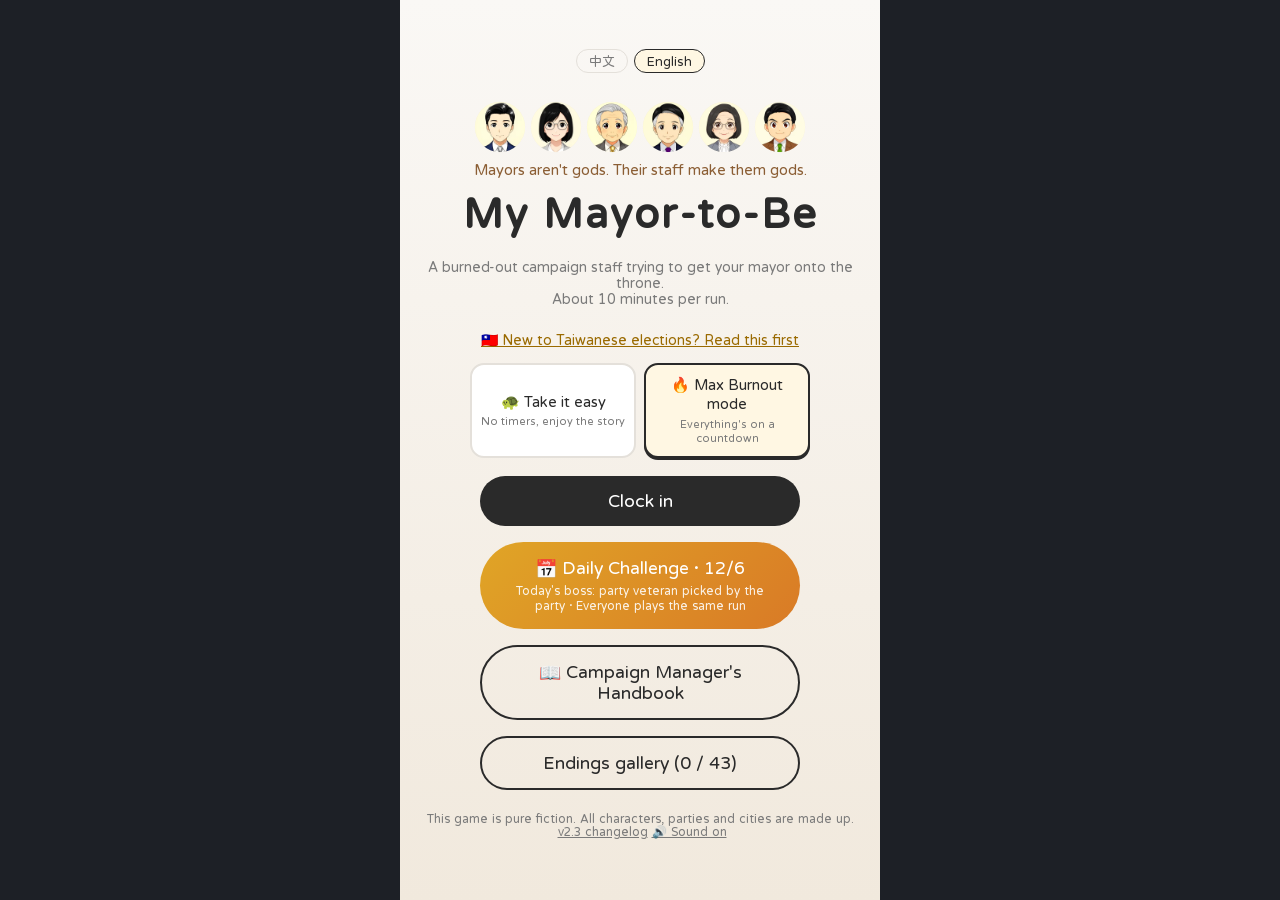
==== commit a41c82f9: "v2.3: daily challenge (same boss and schedule for everyone each day) Co-Authored-By: Claude Opus 5.5" ====
--- a/index.html
+++ b/index.html
@@ -20,16 +20,16 @@
 <link rel="preconnect" href="https://fonts.googleapis.com">
 <link rel="preconnect" href="https://fonts.gstatic.com" crossorigin>
 <link href="https://fonts.googleapis.com/css2?family=Huninn&display=swap" rel="stylesheet">
-<link rel="stylesheet" href="style.css?v=2.2.4">
+<link rel="stylesheet" href="style.css?v=2.3">
 </head>
 <body>
 <div id="app"></div>
-<script src="js/i18n.js?v=2.2.4"></script>
-<script src="js/i18n.en.js?v=2.2.4"></script>
-<script src="js/avatar.js?v=2.2.4"></script>
-<script src="js/data.js?v=2.2.4"></script>
-<script src="js/fx.js?v=2.2.4"></script>
-<script src="js/engine.js?v=2.2.4"></script>
-<script src="js/game.js?v=2.2.4"></script>
+<script src="js/i18n.js?v=2.3"></script>
+<script src="js/i18n.en.js?v=2.3"></script>
+<script src="js/avatar.js?v=2.3"></script>
+<script src="js/data.js?v=2.3"></script>
+<script src="js/fx.js?v=2.3"></script>
+<script src="js/engine.js?v=2.3"></script>
+<script src="js/game.js?v=2.3"></script>
 </body>
 </html>
--- a/style.css
+++ b/style.css
@@ -352,3 +352,8 @@
 .toppost > small { display: block; color: #c9b8ff; font-size: 12px; margin-bottom: 2px; }
 .toppost .th-body small { color: #aaa; }
 .toppost .th-ava { background: #6b5aa8; }
+
+/* 今日挑戰 */
+.btn.daily { background: linear-gradient(135deg, #e0a526, #d97a26); color: #fff; line-height: 1.3; }
+.btn.daily small { display: block; font-size: 12px; opacity: .9; margin-top: 3px; }
+.dailytag { display: inline-block; margin-bottom: 6px; font-size: 13px; color: #ffd166; background: rgba(255, 209, 102, .12); border: 1px solid rgba(255, 209, 102, .5); border-radius: 999px; padding: 3px 12px; }
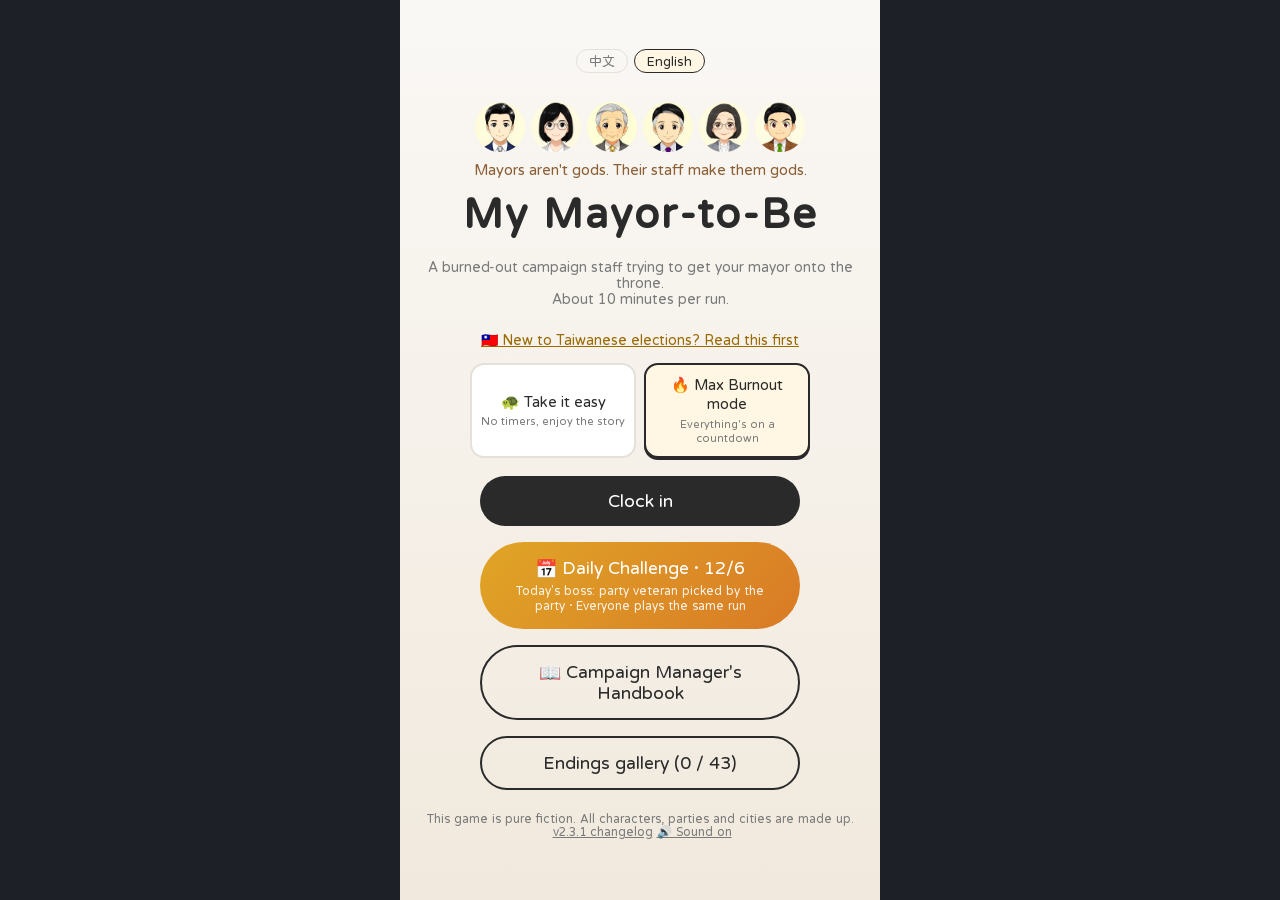
==== commit aecdd58f: "v2.3.1：稱號圖鑑＋開票前猜得票率 - 結局圖鑑新增「🏅 稱號」分頁，收集 13 種本局稱號，沒拿到的顯示取得方式 - 開票前猜老闆得票率（5 個區間），猜中有彩帶和「🔮 神準總幹事」稱號 - 結" ====
--- a/index.html
+++ b/index.html
@@ -20,16 +20,16 @@
 <link rel="preconnect" href="https://fonts.googleapis.com">
 <link rel="preconnect" href="https://fonts.gstatic.com" crossorigin>
 <link href="https://fonts.googleapis.com/css2?family=Huninn&display=swap" rel="stylesheet">
-<link rel="stylesheet" href="style.css?v=2.3">
+<link rel="stylesheet" href="style.css?v=2.3.1">
 </head>
 <body>
 <div id="app"></div>
-<script src="js/i18n.js?v=2.3"></script>
-<script src="js/i18n.en.js?v=2.3"></script>
-<script src="js/avatar.js?v=2.3"></script>
-<script src="js/data.js?v=2.3"></script>
-<script src="js/fx.js?v=2.3"></script>
-<script src="js/engine.js?v=2.3"></script>
-<script src="js/game.js?v=2.3"></script>
+<script src="js/i18n.js?v=2.3.1"></script>
+<script src="js/i18n.en.js?v=2.3.1"></script>
+<script src="js/avatar.js?v=2.3.1"></script>
+<script src="js/data.js?v=2.3.1"></script>
+<script src="js/fx.js?v=2.3.1"></script>
+<script src="js/engine.js?v=2.3.1"></script>
+<script src="js/game.js?v=2.3.1"></script>
 </body>
 </html>
